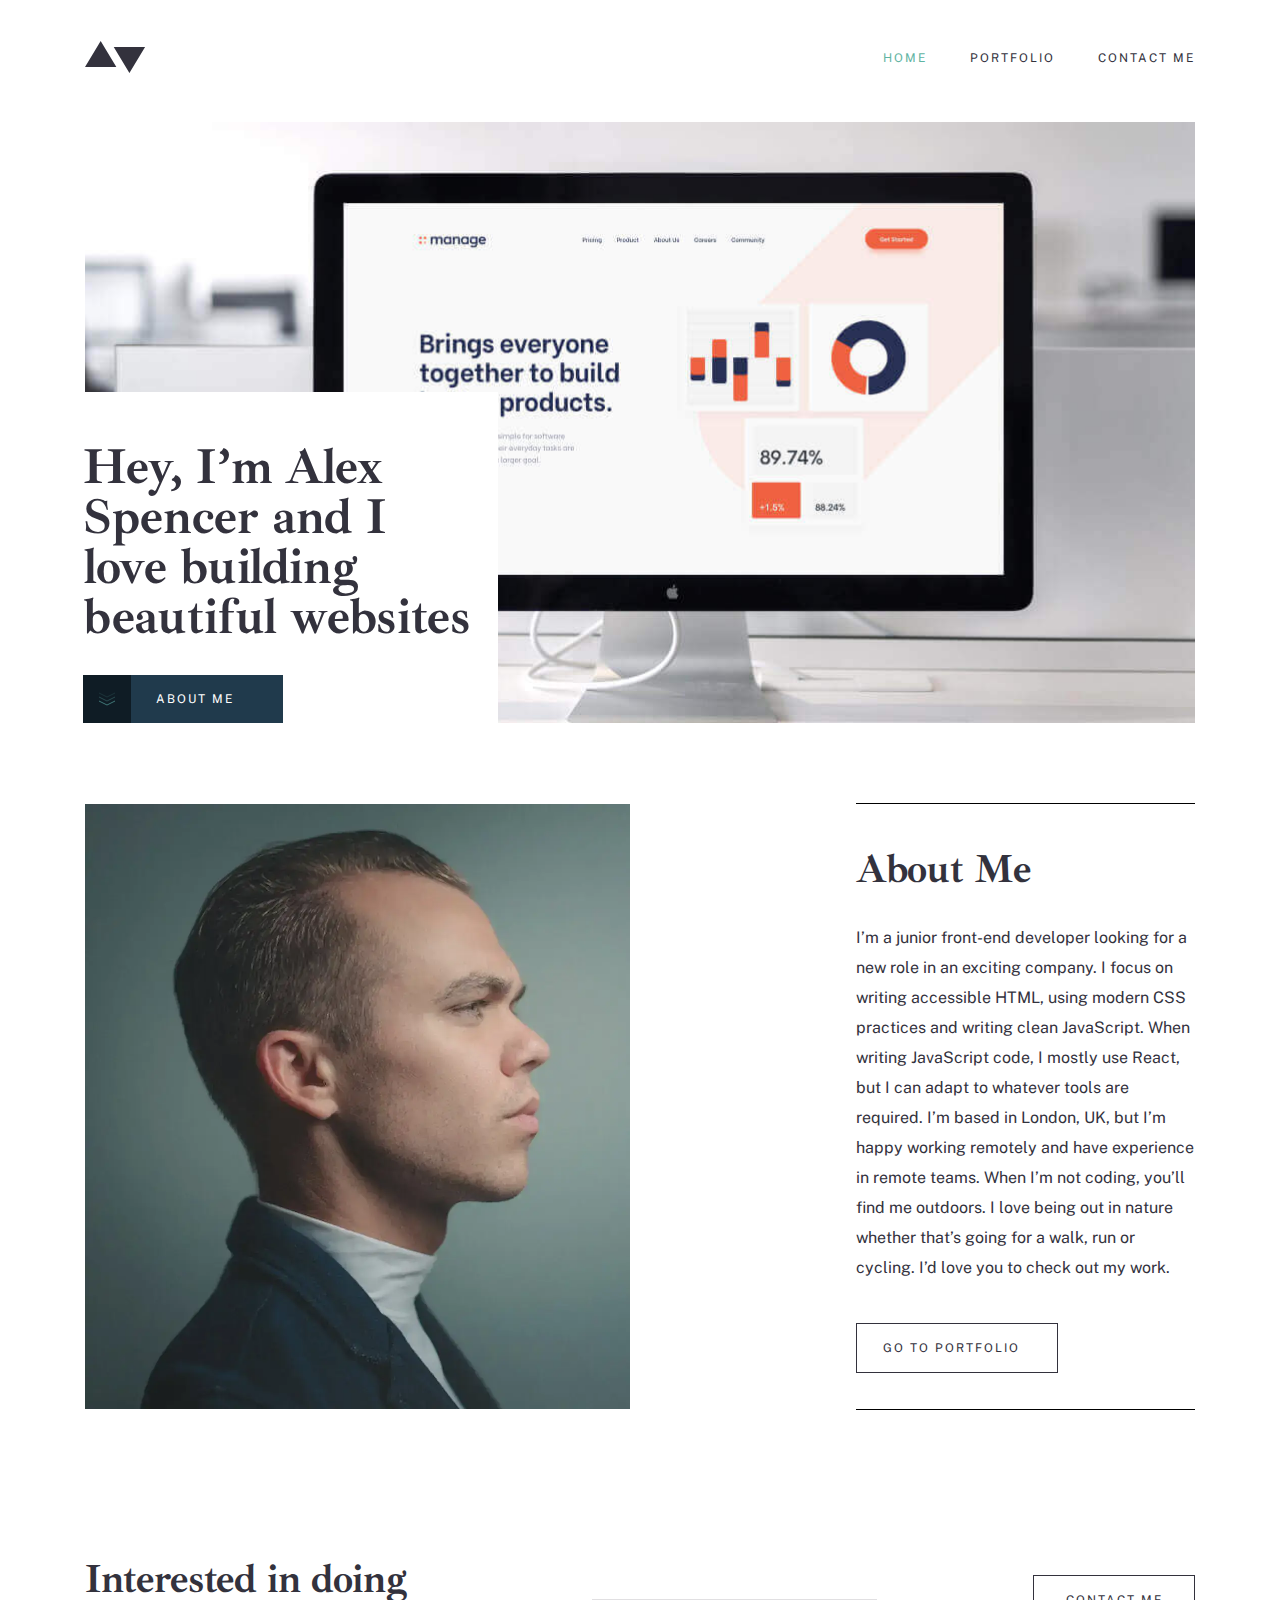
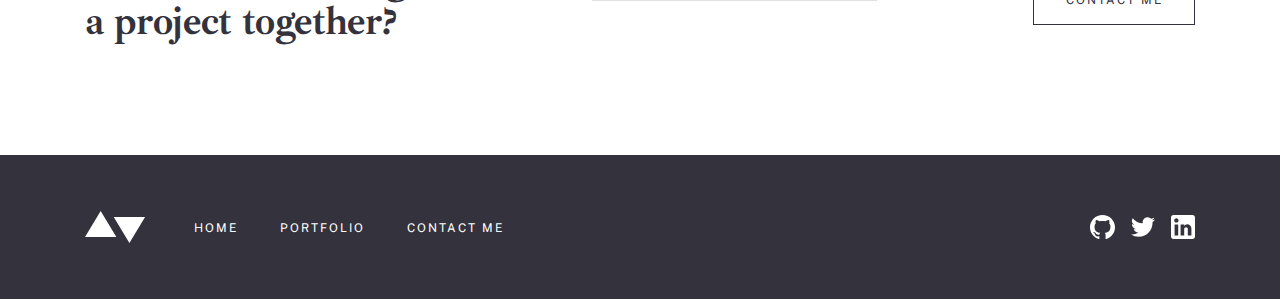
==== index.html @ 34e9a7e8 "New chamge" ====
<!DOCTYPE html>
<html lang="en">
<head>
    <meta charset="UTF-8">
    <meta http-equiv="X-UA-Compatible" content="IE=edge">
    <meta name="viewport" content="width=device-width, initial-scale=1.0">
    <title>Document</title>
    <link rel="stylesheet" href="./css/main.css">
</head>
<body>
    <!-- START SITE HEADER -->
    <header class="site-header">
        <div class="container">
            <div class="site-header__inner">
                <a class="site-header__logo" href="">
                    <img src="./images/logo-black.svg" alt="">
                </a>
                <nav class="site-header__nav">
                    <ul class="site-header__list">
                        <li class="site-header__item">
                            <a class="site-header__link site-header__link-active" href="./index.html">HOME</a>
                        </li>
                        <li class="site-header__item">
                            <a class="site-header__link " href="./portfolio.html">PORTFOLIO</a>
                        </li>
                        <li class="site-header__item">
                            <a class="site-header__link" href="./contact.html">CONTACT ME</a>
                        </li>
                    </ul>
                </nav>
                <button class="site-header__btn" type="button"></button>
            </div>
        </div>
    </header>
    <!-- END OF SITE HEADER -->
    <!-- START SITE MAIN -->
    <main>
        
        <!-- start site hero section -->
        <section class="hero">
            <div class="container">
                <div class="hero__inner">
                    <div class="hero__text-box">
                        <h1 class="hero__title">Hey, I’m Alex Spencer and I love building beautiful websites</h1>
                        <a class="hero__link" href="">ABOUT ME</a>
                    </div>
                </div>
            </div>
        </section>
        <!-- end of site hero section -->
        
        <!-- start about section -->
        <section class="about">
            <div class="container">
                <div class="about__wrapper">
                    <picture class="about__img-box">

                        <source type="image/webp" media="(min-width: 948px)"  width="545" height="600"
                        srcset="./images/about-img-desktop-webP.webp 1x,
                        ./images/about-img-desktop-webP@2x.webp 2x" />

                        <source type="image/webp" media="(min-width: 712px)" srcset="./images/about-img-tablet-webP.webp 1x,
                        ./images/about-img-tablet-webP@2x.webp 2x" />

                        <source type="image/webp" srcset="./images/about-img-mobile-webP.webp 1x,
                        ./images/about-img-mobile-webP@2x.webp 2x" />

                        <source media="(min-width: 850px)"
                        width="545" height="600"
                        srcset="./images/about-img-desktop.jpg 1x, ./images/about-img-desktop@2x.jpg 2x" />

                        <source media="(min-width: 712px)"
                        srcset="./images/about-img-tablet.jpg 1x, ./images/about-img-tablet@2x.jpg 2x" />

                        <img class="about__img" src="./images/about-img-mobile.jpg"
                        srcset="./images/about-img-mobile.jpg 1x, ./images/about-img-mobile@2x.jpg 2x"
                        width="311" height="474" alt="A man look at left side">
                       
                    </picture>

                    <div class="about__text-box">
                        <span class="about__line"></span>
                        <h2 class="about__title">About Me</h2>
                        <p class="about__text">I’m a junior front-end developer looking for a new role in an exciting company. I focus on writing accessible HTML, using modern CSS practices and writing clean JavaScript. When writing JavaScript code, I mostly use React, but I can adapt to whatever tools are required. I’m based in London, UK, but I’m happy working remotely and have experience in remote teams. When I’m not coding, you’ll find me outdoors. I love being out in nature whether that’s going for a walk, run or cycling. I’d love you to check out my work.</p>
                        <a class="about__link" href="">GO TO PORTFOLIO</a>
                        <span class="about__line"></span>
                    </div>
                </div>
            </div>
        </section>
        <!-- end of about section -->

        <!-- start site article -->
        <article class="adver">
            <div class="container">
                <div class="adver__text-box">
                    <h2 class="adver__title">Interested in doing a project together?</h2>
                    <span class="adver__line"></span>
                    <a class="adver__link" href="">CONTACT ME</a>
                </div>
            </div>
        </article>
        <!-- end of site article -->
        
    </main>
    <!-- END OF SITE MAIN -->
    
    
    <!-- START SITE FOOTER -->
    <footer class="end">
        <div class="container">
            <div class="end__inner">
                <a class="end__logo" href="">
                    <img src="./images/log-white.svg" alt="">
                </a>
                <ul class="end__list">
                    <li class="end__item">
                        <a class="end__link" href="">
                            HOME
                        </a>
                    </li>
                    <li class="end__item">
                        <a class="end__link" href="">
                            PORTFOLIO
                        </a>
                    </li>
                    <li class="end__item">
                        <a class="end__link" href="">
                            CONTACT ME
                        </a>
                    </li>
                </ul>
                <ul class="end__socials">
                    <li class="end__social-item">
                        <a class="end__social-link" href="">
                            <img src="./images/github-white.svg" alt="">
                        </a>
                    </li>
                    <li class="end__social-item">
                        <a class="end__social-link" href="">
                            <img src="./images/twitter-white.svg" alt="">
                        </a>
                    </li>
                    <li class="end__social-item">
                        <a class="end__social-link" href="">
                            <img src="./images/linkedIn-white.svg" alt="">
                        </a>
                    </li>
                </ul>
            </div>
        </div>
    </footer>
    <!-- END OF SITE FOOTER -->
    
    <script src="./js/main.js"></script>
</body>
</html>
---- css/main.css ----
:root {
  --main-font-family: "Public Sans", "Arial", sans-serif;
  --main-text-color: #36536b;
  --main-bg-color: #edf3f8;
  --main-font-size: 15px;
  --main-font-weight: 400;
  --main-line-height: 28px;
  --main-link-color: #ba4270;
}

@font-face {
  font-family: "Ibarra Real Nova";
  font-style: normal;
  font-weight: 700;
  src: local(""), url("../fonts/ibarra-real-nova-v20-latin-700.woff2") format("woff2"), url("../fonts/ibarra-real-nova-v20-latin-700.woff") format("woff");
}
@font-face {
  font-family: "Public Sans";
  font-style: normal;
  font-weight: 400;
  src: local(""), url("../fonts/public-sans-v14-latin-regular.woff2") format("woff2"), url("../fonts/public-sans-v14-latin-regular.woff") format("woff");
}
@font-face {
  font-family: "Public Sans";
  font-style: normal;
  font-weight: 700;
  src: local(""), url("../fonts/public-sans-v14-latin-700.woff2") format("woff2"), url("../fonts/public-sans-v14-latin-700.woff") format("woff");
}
html {
  line-height: 1.15; /* 1 */
  -webkit-text-size-adjust: 100%; /* 2 */
}

/* Sections
========================================================================== */
/**
* Remove the margin in all browsers.
*/
body {
  margin: 0;
}

/**
* Render the `main` element consistently in IE.
*/
main {
  display: block;
}

/**
* Correct the font size and margin on `h1` elements within `section` and
* `article` contexts in Chrome, Firefox, and Safari.
*/
h1 {
  font-size: 2em;
  margin: 0.67em 0;
}

/* Grouping content
========================================================================== */
/**
* 1. Add the correct box sizing in Firefox.
* 2. Show the overflow in Edge and IE.
*/
hr {
  -webkit-box-sizing: content-box;
          box-sizing: content-box; /* 1 */
  height: 0; /* 1 */
  overflow: visible; /* 2 */
}

/**
* 1. Correct the inheritance and scaling of font size in all browsers.
* 2. Correct the odd `em` font sizing in all browsers.
*/
pre {
  font-family: monospace, monospace; /* 1 */
  font-size: 1em; /* 2 */
}

/* Text-level semantics
========================================================================== */
/**
* Remove the gray background on active links in IE 10.
*/
a {
  background-color: transparent;
}

/**
* 1. Remove the bottom border in Chrome 57-
* 2. Add the correct text decoration in Chrome, Edge, IE, Opera, and Safari.
*/
abbr[title] {
  border-bottom: none; /* 1 */
  text-decoration: underline; /* 2 */
  -webkit-text-decoration: underline dotted;
          text-decoration: underline dotted; /* 2 */
}

/**
* Add the correct font weight in Chrome, Edge, and Safari.
*/
b,
strong {
  font-weight: bolder;
}

/**
* 1. Correct the inheritance and scaling of font size in all browsers.
* 2. Correct the odd `em` font sizing in all browsers.
*/
code,
kbd,
samp {
  font-family: monospace, monospace; /* 1 */
  font-size: 1em; /* 2 */
}

/**
* Add the correct font size in all browsers.
*/
small {
  font-size: 80%;
}

/**
* Prevent `sub` and `sup` elements from affecting the line height in
* all browsers.
*/
sub,
sup {
  font-size: 75%;
  line-height: 0;
  position: relative;
  vertical-align: baseline;
}

sub {
  bottom: -0.25em;
}

sup {
  top: -0.5em;
}

/* Embedded content
========================================================================== */
/**
* Remove the border on images inside links in IE 10.
*/
img {
  border-style: none;
}

/* Forms
========================================================================== */
/**
* 1. Change the font styles in all browsers.
* 2. Remove the margin in Firefox and Safari.
*/
button,
input,
optgroup,
select,
textarea {
  font-family: inherit; /* 1 */
  font-size: 100%; /* 1 */
  line-height: 1.15; /* 1 */
  margin: 0; /* 2 */
}

/**
* Show the overflow in IE.
* 1. Show the overflow in Edge.
*/
button,
input { /* 1 */
  overflow: visible;
}

/**
* Remove the inheritance of text transform in Edge, Firefox, and IE.
* 1. Remove the inheritance of text transform in Firefox.
*/
button,
select { /* 1 */
  text-transform: none;
}

/**
* Correct the inability to style clickable types in iOS and Safari.
*/
button,
[type=button],
[type=reset],
[type=submit] {
  -webkit-appearance: button;
}

/**
* Remove the inner border and padding in Firefox.
*/
button::-moz-focus-inner,
[type=button]::-moz-focus-inner,
[type=reset]::-moz-focus-inner,
[type=submit]::-moz-focus-inner {
  border-style: none;
  padding: 0;
}

/**
* Restore the focus styles unset by the previous rule.
*/
button:-moz-focusring,
[type=button]:-moz-focusring,
[type=reset]:-moz-focusring,
[type=submit]:-moz-focusring {
  outline: 1px dotted ButtonText;
}

/**
* Correct the padding in Firefox.
*/
fieldset {
  padding: 0.35em 0.75em 0.625em;
}

/**
* 1. Correct the text wrapping in Edge and IE.
* 2. Correct the color inheritance from `fieldset` elements in IE.
* 3. Remove the padding so developers are not caught out when they zero out
*    `fieldset` elements in all browsers.
*/
legend {
  -webkit-box-sizing: border-box;
          box-sizing: border-box; /* 1 */
  color: inherit; /* 2 */
  display: table; /* 1 */
  max-width: 100%; /* 1 */
  padding: 0; /* 3 */
  white-space: normal; /* 1 */
}

/**
* Add the correct vertical alignment in Chrome, Firefox, and Opera.
*/
progress {
  vertical-align: baseline;
}

/**
* Remove the default vertical scrollbar in IE 10+.
*/
textarea {
  overflow: auto;
}

/**
* 1. Add the correct box sizing in IE 10.
* 2. Remove the padding in IE 10.
*/
[type=checkbox],
[type=radio] {
  -webkit-box-sizing: border-box;
          box-sizing: border-box; /* 1 */
  padding: 0; /* 2 */
}

/**
* Correct the cursor style of increment and decrement buttons in Chrome.
*/
[type=number]::-webkit-inner-spin-button,
[type=number]::-webkit-outer-spin-button {
  height: auto;
}

/**
* 1. Correct the odd appearance in Chrome and Safari.
* 2. Correct the outline style in Safari.
*/
[type=search] {
  -webkit-appearance: textfield; /* 1 */
  outline-offset: -2px; /* 2 */
}

/**
* Remove the inner padding in Chrome and Safari on macOS.
*/
[type=search]::-webkit-search-decoration {
  -webkit-appearance: none;
}

/**
* 1. Correct the inability to style clickable types in iOS and Safari.
* 2. Change font properties to `inherit` in Safari.
*/
::-webkit-file-upload-button {
  -webkit-appearance: button; /* 1 */
  font: inherit; /* 2 */
}

/* Interactive
========================================================================== */
/*
* Add the correct display in Edge, IE 10+, and Firefox.
*/
details {
  display: block;
}

/*
* Add the correct display in all browsers.
*/
summary {
  display: list-item;
}

/* Misc
========================================================================== */
/**
* Add the correct display in IE 10+.
*/
template {
  display: none;
}

/**
* Add the correct display in IE 10.
*/
[hidden] {
  display: none;
}

* {
  -webkit-box-sizing: border-box;
          box-sizing: border-box;
}

*::before,
*::after {
  -webkit-box-sizing: inherit;
          box-sizing: inherit;
}

html {
  height: 100%;
}

img {
  display: block;
  height: auto;
}

body {
  display: -webkit-box;
  display: -ms-flexbox;
  display: flex;
  -webkit-box-orient: vertical;
  -webkit-box-direction: normal;
      -ms-flex-direction: column;
          flex-direction: column;
  height: 100%;
  margin: 0;
  padding: 0;
  font-family: var(--main-font-family);
  font-weight: var(--main-font-weight);
}

.site-main {
  -webkit-box-flex: 1;
      -ms-flex-positive: 1;
          flex-grow: 1;
}

.visually-hidden {
  clip: rect(0 0 0 0);
  -webkit-clip-path: inset(50%);
          clip-path: inset(50%);
  height: 1px;
  overflow: hidden;
  position: absolute;
  white-space: nowrap;
  width: 1px;
}

.container {
  max-width: 1150px;
  margin: 0 auto;
  padding: 0 20px;
}

/* site header */
.container {
  padding: 0px 34px;
}

.site-header {
  padding-top: 32px;
}

.site-header__inner {
  position: relative;
  display: -webkit-box;
  display: -ms-flexbox;
  display: flex;
  -webkit-box-align: center;
      -ms-flex-align: center;
          align-items: center;
}

.site-header__nav {
  display: none;
  position: absolute;
  top: 60px;
  right: 0;
  width: 100%;
  max-width: 243px;
  background-color: #33323D;
}

.site-header__nav-open .site-header__nav {
  display: block;
}

.site-header__nav-open .site-header__btn {
  background-image: url("../images/header-close-btn.svg");
  width: 19px;
  height: 19px;
}

.site-header__list {
  text-align: center;
  padding-right: 20px;
  padding-left: 20px;
  list-style: none;
}

.site-header__item:first-child {
  padding-top: 40px;
}
.site-header__item:nth-child(2) {
  padding-top: 32px;
  padding-bottom: 32px;
}
.site-header__item:last-child {
  padding-bottom: 40px;
}

.site-header__link {
  white-space: nowrap;
  text-decoration: none;
  font-weight: 400;
  font-size: 12px;
  line-height: 14px;
  letter-spacing: 2px;
  color: #FFFFFF;
}

.site-header__link-active {
  color: #5FB4A2;
}

.site-header__btn {
  margin-left: auto;
  background-image: url("../images/header-open-btn.svg");
  border: none;
  background-color: transparent;
  background-repeat: no-repeat;
  width: 24px;
  height: 13px;
}

@media only screen and (min-width: 675px) {
  .container {
    padding: 0px 20px;
  }
  .site-header__inner {
    display: -webkit-box;
    display: -ms-flexbox;
    display: flex;
  }
  .site-header__nav {
    margin-left: auto;
    width: auto;
    max-width: none;
    position: static;
    top: 0;
    display: block;
    background-color: transparent;
  }
  .site-header__list {
    padding: 0;
    display: -webkit-box;
    display: -ms-flexbox;
    display: flex;
    -webkit-box-align: center;
        -ms-flex-align: center;
            align-items: center;
  }
  .site-header__item:first-child {
    padding-top: 0;
  }
  .site-header__item:nth-child(2) {
    padding-right: 43px;
    padding-left: 43px;
    padding-top: 0;
    padding-bottom: 0;
  }
  .site-header__item:last-child {
    padding-bottom: 0;
  }
  .site-header__link {
    color: #33323D;
  }
  .site-header__link-active {
    color: #5FB4A2;
  }
  .site-header__btn {
    display: none;
  }
}
/*HERO*/
.hero {
  padding-top: 40px;
}

.hero__inner {
  background-image: url("../images/hero-bg-img-mobile.jpg");
  background-repeat: no-repeat;
  background-size: contain;
  background-position: center top;
  padding-top: 270px;
}

@media only screen and (-webkit-min-device-pixel-ratio: 2), only screen and (min-device-pixel-ratio: 2), only screen and (min-resolution: 192dpi), only screen and (min-resolution: 2dppx) {
  .hero__inner {
    background-image: url("../images/hero-bg-img-mobile@2x.jpg");
  }
}
.hero__text-box {
  margin: 0 auto;
  max-width: 311px;
  background-color: #FFFFFF;
  padding-top: 16px;
}

.hero__title {
  font-family: "Ibarra Real Nova";
  font-weight: 700;
  font-size: 40px;
  line-height: 42px;
  letter-spacing: -0.357143px;
  color: #33323D;
}

.hero__link {
  display: -webkit-box;
  display: -ms-flexbox;
  display: flex;
  -webkit-box-align: center;
      -ms-flex-align: center;
          align-items: center;
  text-decoration: none;
  width: 100%;
  max-width: 200px;
  font-weight: 400;
  font-size: 12px;
  line-height: 14px;
  letter-spacing: 2px;
  color: #FFFFFF;
  background: #203A4C;
}
.hero__link::before {
  content: "";
  display: block;
  margin-right: 25px;
  background-image: url("../images/links-arrow.svg");
  background-repeat: no-repeat;
  background-position: center;
  background-color: #000000;
  opacity: 0.5;
  width: 48px;
  height: 48px;
}
.hero__link:hover {
  background: #5FB4A2;
}

@media only screen and (min-width: 375px) {
  .hero__text-box {
    margin: 0;
  }
}
@media only screen and (min-width: 605px) {
  .hero__inner {
    background-image: url("../images/hero-bg-img-tablet.jpg");
    background-size: cover;
  }
}
@media only screen and (min-width: 605px) and (-webkit-min-device-pixel-ratio: 2), only screen and (min-width: 605px) and (min-device-pixel-ratio: 2), only screen and (min-width: 605px) and (min-resolution: 192dpi), only screen and (min-width: 605px) and (min-resolution: 2dppx) {
  .hero__inner {
    background-image: url("../images/hero-bg-img-tablet@2x.jpg");
  }
}
@media only screen and (min-width: 605px) {
  .hero__text-box {
    max-width: 514px;
    margin: 0;
    padding-top: 16px;
    padding-right: 56px;
  }
}
@media only screen and (min-width: 730px) {
  .hero__inner {
    background-image: url("../images/hero-bg-img.jpg");
  }
}
@media only screen and (min-width: 730px) and (-webkit-min-device-pixel-ratio: 2), only screen and (min-width: 730px) and (min-device-pixel-ratio: 2), only screen and (min-width: 730px) and (min-resolution: 192dpi), only screen and (min-width: 730px) and (min-resolution: 2dppx) {
  .hero__inner {
    background-image: url("../images/hero-bg-img@2x.jpg");
  }
}
@media only screen and (min-width: 730px) {
  .hero__text-box {
    max-width: 415px;
    margin: 0;
    margin-left: -2px;
    padding-top: 16px;
    padding-right: 26px;
  }
}
@media only screen and (min-width: 730px) {
  .hero__title {
    font-size: 50px;
    line-height: 50px;
  }
}
/* ABOUT SECTION */
.about {
  padding-top: 80px;
}

.about__wrapper {
  margin: 0 auto;
  display: -webkit-box;
  display: -ms-flexbox;
  display: flex;
  -webkit-box-orient: vertical;
  -webkit-box-direction: normal;
      -ms-flex-direction: column;
          flex-direction: column;
  -webkit-box-align: center;
      -ms-flex-align: center;
          align-items: center;
  max-width: 320px;
}

.about__text-box {
  margin-top: 50px;
  padding-bottom: 50px;
  border-top: 1px solid #000;
  border-bottom: 1px solid #000;
}

.about__title {
  font-family: "Ibarra Real Nova";
  font-weight: 700;
  font-size: 40px;
  line-height: 42px;
  letter-spacing: -0.357143px;
  color: #33323D;
}

.about__text {
  padding-bottom: 24px;
  font-weight: 400;
  font-size: 16px;
  line-height: 30px;
  color: #33323D;
  mix-blend-mode: normal;
}

.about__link {
  display: block;
  width: 100%;
  max-width: 202px;
  padding: 17px 26px 17px 26px;
  text-decoration: none;
  font-weight: 400;
  font-size: 12px;
  line-height: 14px;
  letter-spacing: 2px;
  color: #33323D;
  border: 1px solid #33323D;
}
.about__link:hover {
  color: #fff;
  background: #33323D;
}

.about__desk {
  display: none;
}

@media only screen and (min-width: 712px) {
  .about__wrapper {
    margin: 0;
    display: -webkit-box;
    display: -ms-flexbox;
    display: flex;
    -webkit-box-pack: justify;
        -ms-flex-pack: justify;
            justify-content: space-between;
    -webkit-box-orient: horizontal;
    -webkit-box-direction: normal;
        -ms-flex-direction: row;
            flex-direction: row;
    -webkit-box-align: center;
        -ms-flex-align: center;
            align-items: center;
    max-width: none;
  }
  .about__text-box {
    padding-top: 50px;
    padding-bottom: 46px;
    margin-top: 0;
    width: 100%;
    max-width: 339px;
  }
  .about__desk {
    display: none;
  }
}
@media only screen and (min-width: 948px) {
  .about__wrapper {
    margin: 0;
    display: -webkit-box;
    display: -ms-flexbox;
    display: flex;
    -webkit-box-pack: justify;
        -ms-flex-pack: justify;
            justify-content: space-between;
    -webkit-box-orient: horizontal;
    -webkit-box-direction: normal;
        -ms-flex-direction: row;
            flex-direction: row;
    -webkit-box-align: center;
        -ms-flex-align: center;
            align-items: center;
    max-width: none;
  }
  .about__text-box {
    padding-top: 10px;
    padding-bottom: 36px;
    margin-top: 0;
    width: 100%;
    max-width: 339px;
  }
}
/*SITE ARTICLE*/
.adver {
  padding-top: 115px;
  padding-bottom: 80px;
}

.adver__text-box {
  margin: 0 auto;
  max-width: 390px;
  text-align: center;
  display: -webkit-box;
  display: -ms-flexbox;
  display: flex;
  -webkit-box-orient: vertical;
  -webkit-box-direction: normal;
      -ms-flex-direction: column;
          flex-direction: column;
  -webkit-box-align: center;
      -ms-flex-align: center;
          align-items: center;
}

.adver__title {
  padding-bottom: 30px;
  font-family: "Ibarra Real Nova";
  font-weight: 700;
  font-size: 40px;
  line-height: 42px;
  letter-spacing: -0.357143px;
  color: #33323D;
}

.adver__line {
  display: none;
  width: 234px;
  height: 2px;
  background-color: #33323D;
  opacity: 0.15;
}

.adver__link {
  display: block;
  width: 162px;
  padding: 17px 26px 17px 26px;
  text-decoration: none;
  font-weight: 400;
  font-size: 12px;
  line-height: 14px;
  letter-spacing: 2px;
  color: #33323D;
  border: 1px solid #33323D;
}
.adver__link:hover {
  color: #fff;
  background: #33323D;
}

@media only screen and (min-width: 675px) {
  .adver__text-box {
    margin: 0;
    max-width: 100%;
    display: -webkit-box;
    display: -ms-flexbox;
    display: flex;
    -webkit-box-pack: justify;
        -ms-flex-pack: justify;
            justify-content: space-between;
    -webkit-box-orient: horizontal;
    -webkit-box-direction: normal;
        -ms-flex-direction: row;
            flex-direction: row;
    -webkit-box-align: center;
        -ms-flex-align: center;
            align-items: center;
  }
  .adver__title {
    text-align: left;
    max-width: 350px;
    padding-bottom: 0;
  }
  .adver__line {
    display: block;
    width: 100px;
  }
}
@media only screen and (min-width: 835px) {
  .adver__line {
    display: block;
    width: 285px;
  }
}
/*FOOTER*/
.end {
  background: #33323D;
}

.end__inner {
  padding-top: 56px;
  padding-bottom: 56px;
  margin: 0 auto;
  text-align: center;
  display: -webkit-box;
  display: -ms-flexbox;
  display: flex;
  -webkit-box-orient: vertical;
  -webkit-box-direction: normal;
      -ms-flex-direction: column;
          flex-direction: column;
  -webkit-box-align: center;
      -ms-flex-align: center;
          align-items: center;
}

.end__list {
  padding-top: 10px;
  margin: 0;
  padding-left: 0;
  list-style: none;
}

.end__item {
  padding-top: 32px;
}

.end__link {
  text-decoration: none;
  font-weight: 400;
  font-size: 12px;
  line-height: 14px;
  letter-spacing: 2px;
  color: #FFFFFF;
}

.end__socials {
  padding-top: 40px;
  display: -webkit-box;
  display: -ms-flexbox;
  display: flex;
  -webkit-box-align: center;
      -ms-flex-align: center;
          align-items: center;
  margin: 0;
  padding-left: 0;
  list-style: none;
}

.end__social-item:nth-child(2) {
  padding-right: 16px;
  padding-left: 16px;
}

@media only screen and (min-width: 675px) {
  .end__inner {
    display: -webkit-box;
    display: -ms-flexbox;
    display: flex;
    -webkit-box-orient: horizontal;
    -webkit-box-direction: normal;
        -ms-flex-direction: row;
            flex-direction: row;
    -webkit-box-align: center;
        -ms-flex-align: center;
            align-items: center;
  }
  .end__list {
    padding-top: 0;
    padding-left: 48px;
    display: -webkit-box;
    display: -ms-flexbox;
    display: flex;
  }
  .end__item {
    padding-top: 0;
  }
  .end__item:nth-child(2) {
    padding-right: 42px;
    padding-left: 42px;
  }
  .end__socials {
    margin-left: auto;
    padding-top: 0;
  }
}/*# sourceMappingURL=main.css.map */
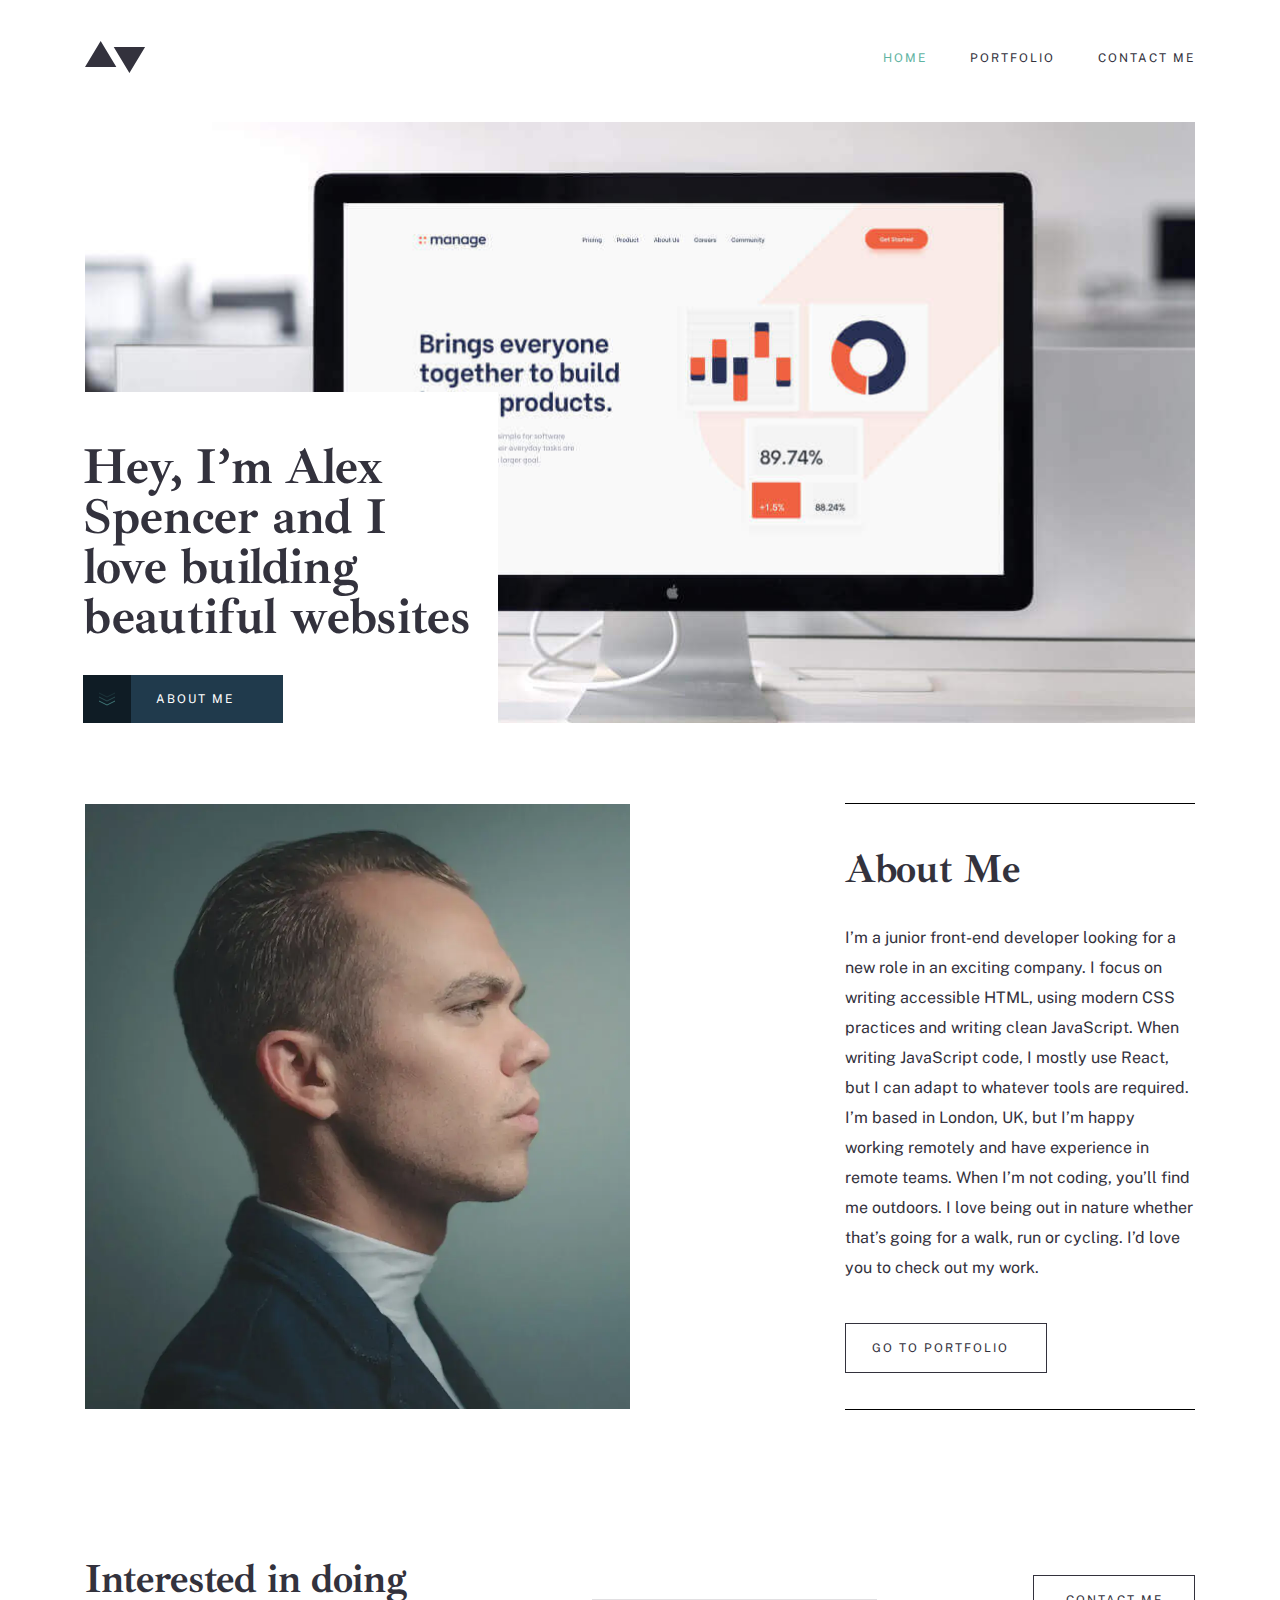
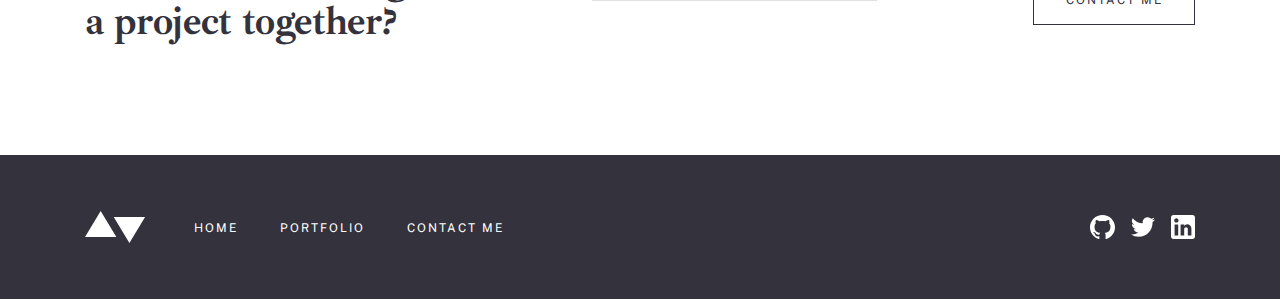
==== commit d16f9d1a: "Add something" ====
--- a/index.html
+++ b/index.html
@@ -33,6 +33,7 @@
         </div>
     </header>
     <!-- END OF SITE HEADER -->
+    
     <!-- START SITE MAIN -->
     <main>
         
@@ -42,7 +43,7 @@
                 <div class="hero__inner">
                     <div class="hero__text-box">
                         <h1 class="hero__title">Hey, I’m Alex Spencer and I love building beautiful websites</h1>
-                        <a class="hero__link" href="">ABOUT ME</a>
+                        <a class="hero__link" href="#abouthero">ABOUT ME</a>
                     </div>
                 </div>
             </div>
@@ -50,7 +51,7 @@
         <!-- end of site hero section -->
         
         <!-- start about section -->
-        <section class="about">
+        <section class="about" id="abouthero">
             <div class="container">
                 <div class="about__wrapper">
                     <picture class="about__img-box">
@@ -132,17 +133,17 @@
                 </ul>
                 <ul class="end__socials">
                     <li class="end__social-item">
-                        <a class="end__social-link" href="">
+                        <a class="end__social-link" href="" target="blank">
                             <img src="./images/github-white.svg" alt="">
                         </a>
                     </li>
                     <li class="end__social-item">
-                        <a class="end__social-link" href="">
+                        <a class="end__social-link" href="" target="blank">
                             <img src="./images/twitter-white.svg" alt="">
                         </a>
                     </li>
                     <li class="end__social-item">
-                        <a class="end__social-link" href="">
+                        <a class="end__social-link" href="" target="blank">
                             <img src="./images/linkedIn-white.svg" alt="">
                         </a>
                     </li>
--- a/css/main.css
+++ b/css/main.css
@@ -345,6 +345,7 @@
 
 html {
   height: 100%;
+  scroll-behavior: smooth;
 }
 
 img {
@@ -412,7 +413,7 @@
 .site-header__nav {
   display: none;
   position: absolute;
-  top: 60px;
+  top: 72px;
   right: 0;
   width: 100%;
   max-width: 243px;
@@ -590,6 +591,7 @@
 @media only screen and (min-width: 375px) {
   .hero__text-box {
     margin: 0;
+    margin-top: 60px;
   }
 }
 @media only screen and (min-width: 605px) {
@@ -755,7 +757,7 @@
     padding-bottom: 36px;
     margin-top: 0;
     width: 100%;
-    max-width: 339px;
+    max-width: 350px;
   }
 }
 /*SITE ARTICLE*/
@@ -849,6 +851,248 @@
     width: 285px;
   }
 }
+/*TOUCH SECTION*/
+.touch {
+  padding-top: 50px;
+}
+
+.touch__line {
+  display: block;
+  width: 100%;
+  height: 1px;
+  background: #33323D;
+  opacity: 0.15;
+}
+
+.touch__title {
+  font-family: "Ibarra Real Nova";
+  font-weight: 700;
+  font-size: 40px;
+  line-height: 42px;
+  letter-spacing: -0.357143px;
+  color: #33323D;
+}
+
+.touch__text {
+  font-weight: 400;
+  font-size: 15px;
+  line-height: 30px;
+  color: #33323D;
+  mix-blend-mode: normal;
+  opacity: 0.8;
+}
+
+.touch__list {
+  margin: 0;
+  padding-left: 0;
+  list-style: none;
+  display: -webkit-box;
+  display: -ms-flexbox;
+  display: flex;
+  -webkit-box-align: center;
+      -ms-flex-align: center;
+          align-items: center;
+}
+
+.touch__item:nth-child(2) {
+  padding: 0px 16px;
+}
+
+@media only screen and (min-width: 919px) {
+  .touch__text-box {
+    padding-top: 40px;
+    display: -webkit-box;
+    display: -ms-flexbox;
+    display: flex;
+    -webkit-box-pack: justify;
+        -ms-flex-pack: justify;
+            justify-content: space-between;
+    max-width: 100%;
+  }
+  .touch__min-text-box {
+    max-width: 635px;
+    width: 100%;
+  }
+  .touch__text {
+    font-size: 16px;
+  }
+  .touch__title {
+    width: 350px;
+  }
+}
+/*TITLE*/
+.title {
+  padding-top: 50px;
+  padding-bottom: 50px;
+  margin: 0 auto;
+  font-family: "Ibarra Real Nova";
+  font-weight: 700;
+  font-size: 40px;
+  line-height: 42px;
+  letter-spacing: -0.357143px;
+  color: #33323D;
+}
+
+/*CONTACT*/
+.contact__inner {
+  padding-top: 34px;
+  padding-bottom: 90px;
+}
+
+.contact__line {
+  display: block;
+  width: 100%;
+  height: 1px;
+  background: #33323D;
+  opacity: 0.15;
+}
+
+.contact__title {
+  font-family: "Ibarra Real Nova";
+  font-weight: 700;
+  font-size: 40px;
+  line-height: 42px;
+  letter-spacing: -0.357143px;
+  color: #33323D;
+}
+
+.login__text {
+  display: -webkit-box;
+  display: -ms-flexbox;
+  display: flex;
+  -webkit-box-orient: vertical;
+  -webkit-box-direction: normal;
+      -ms-flex-direction: column;
+          flex-direction: column;
+  font-weight: 700;
+  font-size: 13px;
+  line-height: 30px;
+  color: #33323D;
+  opacity: 0.8;
+}
+
+.login__text-box {
+  width: 100%;
+  max-width: 689px;
+  padding: 9px 15px 9px 16px;
+  background: #E6E6E7;
+  border: 1px solid transparent;
+  outline: none;
+}
+.login__text-box:focus {
+  border-color: #5FB4A2;
+}
+
+.login__red-text {
+  opacity: 0;
+  padding-top: 5px;
+  font-style: italic;
+  font-weight: 700;
+  font-size: 10px;
+  line-height: 12px;
+  color: #F43030;
+}
+
+.login__textarea {
+  width: 100%;
+  max-width: 689px;
+  padding: 9px 15px 57px 16px;
+  background: #E6E6E7;
+  border: 1px solid transparent;
+  outline: none;
+}
+.login__textarea:focus {
+  border-color: #5FB4A2;
+}
+
+.login__btn {
+  margin-top: 24px;
+  display: inline-block;
+  max-width: 200px;
+  padding: 17px 34px;
+  text-decoration: none;
+  font-weight: 400;
+  font-size: 12px;
+  line-height: 14px;
+  letter-spacing: 2px;
+  color: #FFFFFF;
+  background: #203A4C;
+}
+
+.login__text-box:not(:-moz-placeholder-shown):not(:focus):valid {
+  border: 1px solid #5FB4A2;
+}
+
+.login__text-box:not(:-ms-input-placeholder):not(:focus):valid {
+  border: 1px solid #5FB4A2;
+}
+
+.login__text-box:not(:placeholder-shown):not(:focus):valid {
+  border: 1px solid #5FB4A2;
+}
+
+.login__text-box:not(:-moz-placeholder-shown):not(:focus):invalid ~ .login__red-text {
+  opacity: 1;
+}
+
+.login__text-box:not(:-ms-input-placeholder):not(:focus):invalid ~ .login__red-text {
+  opacity: 1;
+}
+
+.login__text-box:not(:placeholder-shown):not(:focus):invalid ~ .login__red-text {
+  opacity: 1;
+}
+
+.login__text-box:not(:-moz-placeholder-shown):not(:focus):invalid {
+  border: 1px solid #F43030;
+}
+
+.login__text-box:not(:-ms-input-placeholder):not(:focus):invalid {
+  border: 1px solid #F43030;
+}
+
+.login__text-box:not(:placeholder-shown):not(:focus):invalid {
+  border: 1px solid #F43030;
+}
+
+.login__textarea:not(:-moz-placeholder-shown):not(:focus):invalid ~ .login__red-text {
+  opacity: 1;
+}
+
+.login__textarea:not(:-ms-input-placeholder):not(:focus):invalid ~ .login__red-text {
+  opacity: 1;
+}
+
+.login__textarea:not(:placeholder-shown):not(:focus):invalid ~ .login__red-text {
+  opacity: 1;
+}
+
+.login__textarea:not(:-moz-placeholder-shown):not(:focus):invalid {
+  border: 1px solid #F43030;
+}
+
+.login__textarea:not(:-ms-input-placeholder):not(:focus):invalid {
+  border: 1px solid #F43030;
+}
+
+.login__textarea:not(:placeholder-shown):not(:focus):invalid {
+  border: 1px solid #F43030;
+}
+
+@media only screen and (min-width: 919px) {
+  .contactt__box {
+    display: -webkit-box;
+    display: -ms-flexbox;
+    display: flex;
+    -webkit-box-pack: justify;
+        -ms-flex-pack: justify;
+            justify-content: space-between;
+  }
+  .contact__text-box {
+    padding-top: 40px;
+    width: 630px;
+  }
+}
 /*FOOTER*/
 .end {
   background: #33323D;
@@ -911,16 +1155,10 @@
 
 @media only screen and (min-width: 675px) {
   .end__inner {
-    display: -webkit-box;
-    display: -ms-flexbox;
-    display: flex;
     -webkit-box-orient: horizontal;
     -webkit-box-direction: normal;
         -ms-flex-direction: row;
             flex-direction: row;
-    -webkit-box-align: center;
-        -ms-flex-align: center;
-            align-items: center;
   }
   .end__list {
     padding-top: 0;
